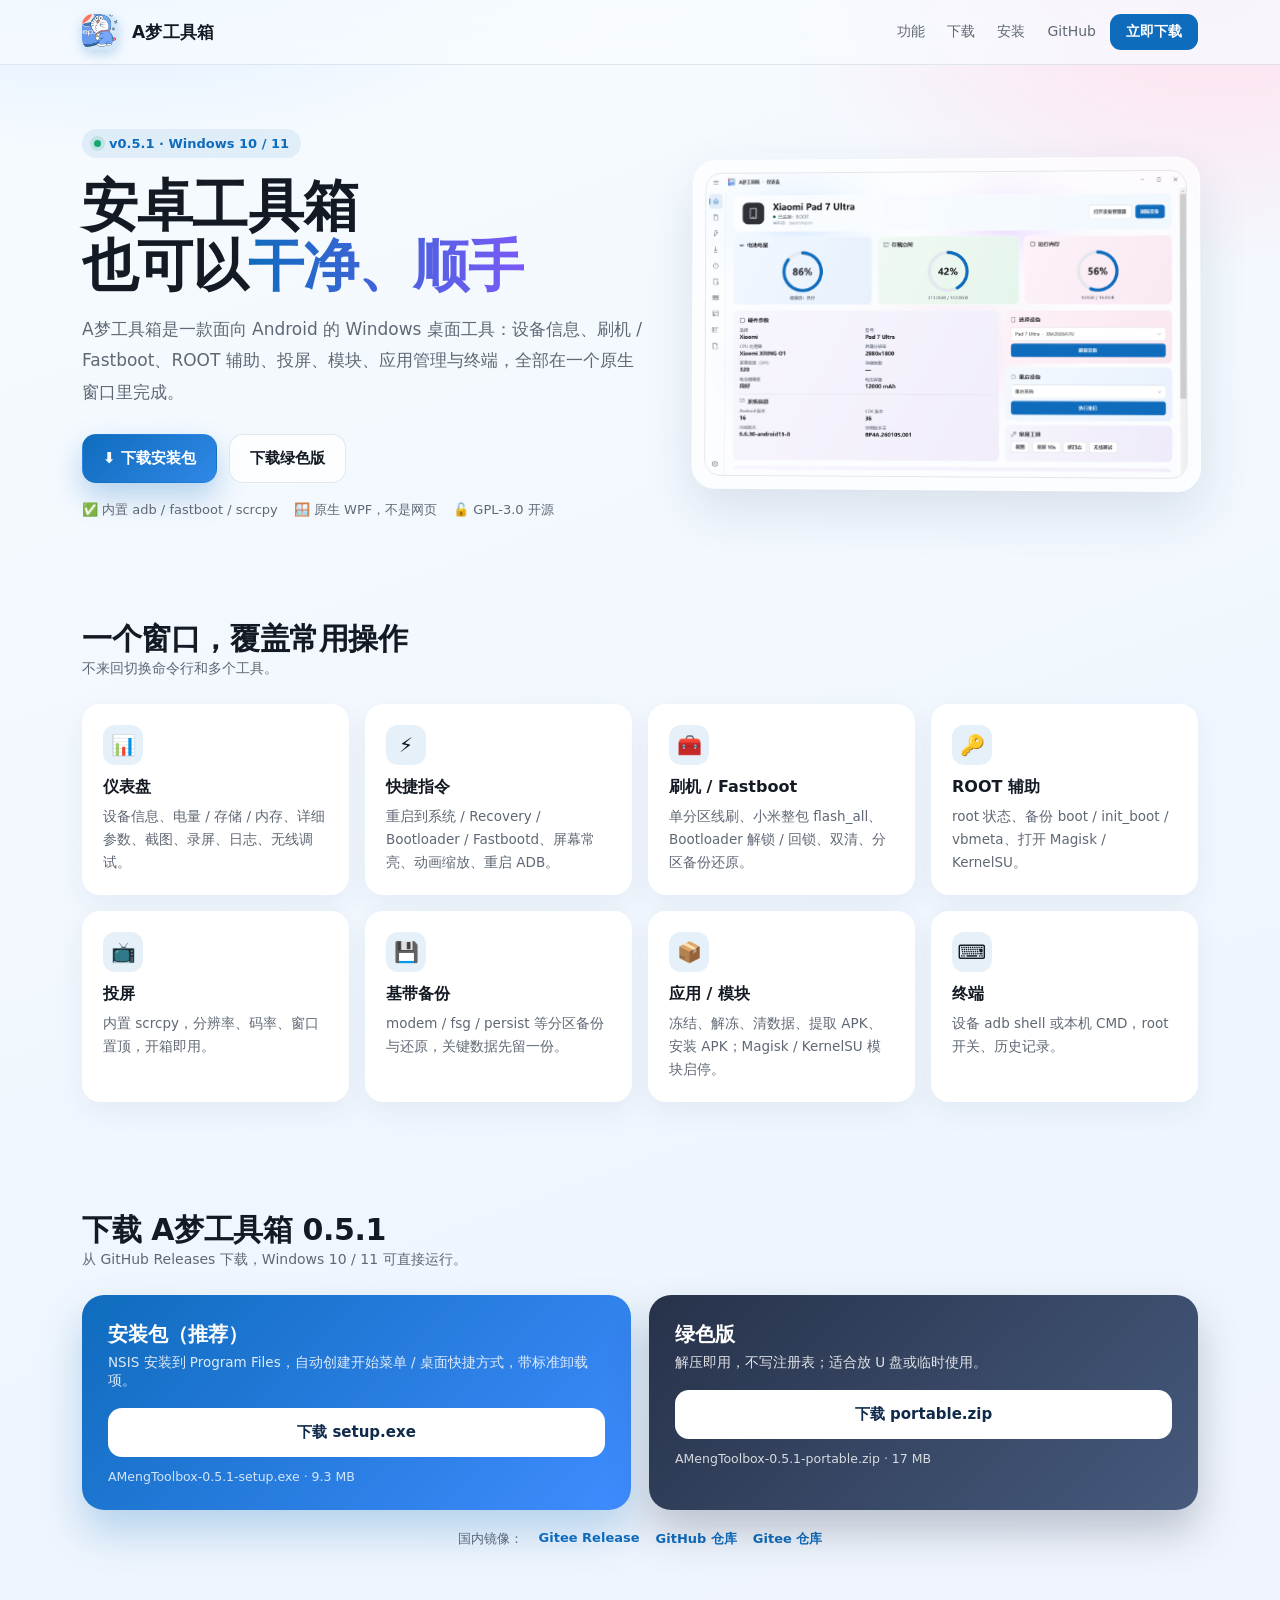
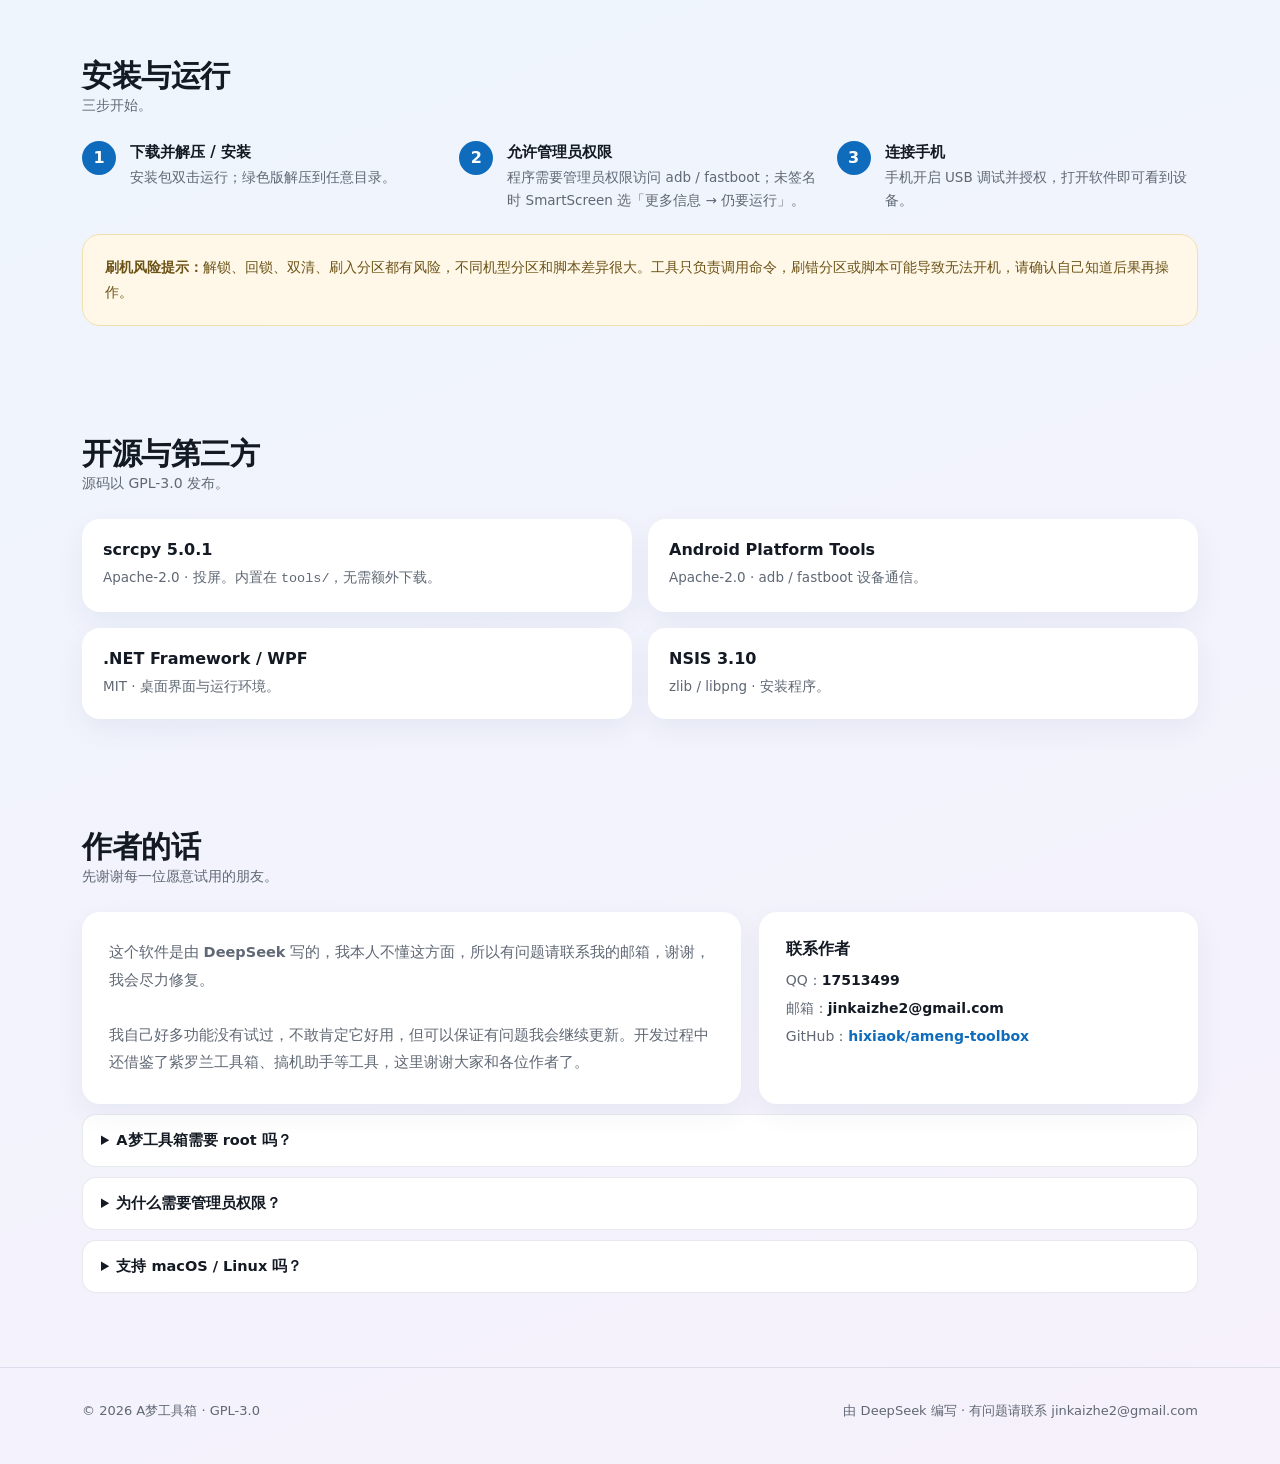
==== docs/index.html @ 07b475ae "docs: 官网落地页" ====
<!DOCTYPE html>
<html lang="zh-CN">
<head>
<meta charset="utf-8">
<meta name="viewport" content="width=device-width, initial-scale=1">
<title>A梦工具箱 · Android 桌面工具箱</title>
<meta name="description" content="A梦工具箱：面向 Android 的 Windows 桌面工具箱，内置 adb / fastboot / scrcpy，支持刷机、Fastboot、ROOT、投屏、应用管理与终端。">
<style>
:root{
  --blue:#0f6cbd; --blue2:#3f8cff; --ink:#141a24; --muted:#5f6874;
  --bg:#eef5fd; --card:#ffffff; --line:rgba(15,40,80,.10);
  --shadow:0 20px 50px rgba(22,55,100,.12);
  --radius:20px;
}
*{box-sizing:border-box}
html{scroll-behavior:smooth}
body{
  margin:0; color:var(--ink); font-family:"Segoe UI","Microsoft YaHei UI","PingFang SC",system-ui,sans-serif;
  background:
    radial-gradient(900px 520px at 8% -5%, #cfe6ff 0%, rgba(207,230,255,0) 60%),
    radial-gradient(800px 500px at 95% 0%, #ffe0ee 0%, rgba(255,224,238,0) 55%),
    linear-gradient(160deg,#f7fbff 0%, #eef5fd 45%, #f6f1fb 100%);
  min-height:100vh;
}
a{color:inherit;text-decoration:none}
.wrap{max-width:1160px;margin:0 auto;padding:0 22px}
/* nav */
nav{position:sticky;top:0;z-index:30;backdrop-filter:blur(14px);background:rgba(247,251,255,.72);border-bottom:1px solid var(--line)}
.nav-in{display:flex;align-items:center;gap:14px;height:64px}
.logo{width:36px;height:36px;border-radius:11px;object-fit:cover;box-shadow:0 4px 12px rgba(15,108,189,.25)}
.brand{font-weight:800;font-size:17px;letter-spacing:.2px}
.nav-links{margin-left:auto;display:flex;gap:22px;font-size:14px;color:var(--muted)}
.nav-links a:hover{color:var(--blue)}
.nav-cta{background:var(--blue);color:#fff;padding:9px 16px;border-radius:11px;font-size:14px;font-weight:700}
/* hero */
.hero{display:grid;grid-template-columns:1.05fr .95fr;gap:44px;align-items:center;padding:64px 0 46px}
.badge{display:inline-flex;align-items:center;gap:8px;background:rgba(15,108,189,.09);color:var(--blue);font-size:13px;font-weight:700;padding:7px 12px;border-radius:999px}
.dot{width:7px;height:7px;border-radius:50%;background:#17a673;box-shadow:0 0 0 4px rgba(23,166,115,.15)}
h1{font-size:clamp(34px,4.6vw,56px);line-height:1.08;margin:18px 0 14px;letter-spacing:-.8px}
h1 em{font-style:normal;background:linear-gradient(90deg,#0f6cbd,#7a5af8);-webkit-background-clip:text;background-clip:text;color:transparent}
.lead{font-size:17px;line-height:1.85;color:var(--muted);max-width:560px}
.cta{display:flex;flex-wrap:wrap;gap:12px;margin:26px 0 18px}
.btn{display:inline-flex;align-items:center;gap:9px;padding:14px 20px;border-radius:14px;font-weight:800;font-size:15px;border:1px solid transparent;transition:.2s}
.btn-primary{background:linear-gradient(135deg,#0f6cbd,#2f88e6);color:#fff;box-shadow:0 14px 30px rgba(15,108,189,.28)}
.btn-primary:hover{transform:translateY(-2px)}
.btn-ghost{background:rgba(255,255,255,.76);border-color:var(--line);color:var(--ink)}
.btn-ghost:hover{background:#fff}
.meta{display:flex;flex-wrap:wrap;gap:16px;color:var(--muted);font-size:13px}
.meta span{display:inline-flex;align-items:center;gap:6px}
/* screenshot */
.shot-card{background:rgba(255,255,255,.65);border:1px solid rgba(255,255,255,.9);border-radius:24px;padding:12px;box-shadow:var(--shadow);transform:perspective(1200px) rotateY(-3deg) rotateX(1deg)}
.shot-card img{width:100%;display:block;border-radius:16px;border:1px solid var(--line)}
/* sections */
section{padding:54px 0}
.sec-head{display:flex;align-items:end;justify-content:space-between;gap:20px;margin-bottom:26px}
.sec-head h2{font-size:30px;margin:0;letter-spacing:-.4px}
.sec-head p{margin:0;color:var(--muted);font-size:14px}
.grid{display:grid;grid-template-columns:repeat(4,1fr);gap:16px}
.card{background:var(--card);border:1px solid rgba(255,255,255,.9);border-radius:18px;padding:20px;box-shadow:0 10px 28px rgba(22,55,100,.06)}
.card .ico{width:40px;height:40px;border-radius:12px;display:grid;place-items:center;background:rgba(15,108,189,.10);font-size:20px;margin-bottom:12px}
.card h3{margin:0 0 7px;font-size:16px}
.card p{margin:0;color:var(--muted);font-size:13.5px;line-height:1.7}
/* download */
.dl-grid{display:grid;grid-template-columns:1fr 1fr;gap:18px}
.dl-card{border-radius:22px;padding:26px;color:#fff;background:linear-gradient(135deg,#0f6cbd,#3f8cff);box-shadow:0 22px 40px rgba(15,108,189,.25);position:relative;overflow:hidden}
.dl-card.alt{background:linear-gradient(135deg,#27324a,#465a7d);box-shadow:0 22px 40px rgba(36,48,72,.25)}
.dl-card h3{margin:0 0 6px;font-size:20px}
.dl-card p{margin:0 0 18px;font-size:13.5px;opacity:.85}
.dl-card .btn{background:#fff;color:#0f2a4a;box-shadow:none;width:100%;justify-content:center}
.dl-card .file{font-size:12.5px;opacity:.8;margin-top:12px;display:block}
.mirror{margin-top:20px;color:var(--muted);font-size:13px;display:flex;flex-wrap:wrap;gap:16px;justify-content:center}
.mirror a{color:var(--blue);font-weight:700}
/* steps */
.steps{display:grid;grid-template-columns:repeat(3,1fr);gap:16px}
.step{display:flex;gap:14px;align-items:flex-start}
.num{flex:0 0 34px;height:34px;border-radius:50%;background:var(--blue);color:#fff;display:grid;place-items:center;font-weight:800}
.step h4{margin:2px 0 4px;font-size:15px}
.step p{margin:0;color:var(--muted);font-size:13.5px;line-height:1.7}
/* notice */
.notice{border-radius:18px;padding:20px 22px;background:#fff8e8;border:1px solid #f2dfae;color:#6b5216;font-size:14px;line-height:1.8}
/* author */
.author{display:grid;grid-template-columns:1.2fr .8fr;gap:18px}
.author .card{padding:26px}
.contact{display:flex;flex-direction:column;gap:10px;margin-top:12px;font-size:14px;color:var(--muted)}
.contact b{color:var(--ink)}
details{background:#fff;border:1px solid var(--line);border-radius:14px;padding:16px 18px;margin-top:10px}
summary{cursor:pointer;font-weight:700;font-size:14.5px}
details p{color:var(--muted);font-size:13.5px;line-height:1.8;margin:10px 0 0}
footer{padding:34px 0 46px;color:var(--muted);font-size:13px;border-top:1px solid var(--line);margin-top:20px}
.foot-in{display:flex;flex-wrap:wrap;gap:14px;justify-content:space-between}
@media(max-width:980px){
  .hero{grid-template-columns:1fr;padding-top:40px}
  .shot-card{transform:none}
  .grid{grid-template-columns:repeat(2,1fr)}
  .dl-grid,.author{grid-template-columns:1fr}
  .steps{grid-template-columns:1fr}
  .nav-links{display:none}
}
@media(max-width:560px){
  .grid{grid-template-columns:1fr}
  h1{font-size:34px}
  .cta .btn{width:100%;justify-content:center}
}
</style>
</head>
<body>
<nav>
  <div class="wrap nav-in">
    <img class="logo" src="[data-uri]" alt="A梦工具箱">
    <div class="brand">A梦工具箱</div>
    <div class="nav-links">
      <a href="#features">功能</a>
      <a href="#download">下载</a>
      <a href="#install">安装</a>
      <a href="https://github.com/hixiaok/ameng-toolbox" target="_blank" rel="noopener">GitHub</a>
    </div>
    <a class="nav-cta" href="#download">立即下载</a>
  </div>
</nav>

<main class="wrap">
  <section class="hero">
    <div>
      <span class="badge"><i class="dot"></i> v0.5.1 · Windows 10 / 11</span>
      <h1>安卓工具箱<br>也可以<em>干净、顺手</em></h1>
      <p class="lead">A梦工具箱是一款面向 Android 的 Windows 桌面工具：设备信息、刷机 / Fastboot、ROOT 辅助、投屏、模块、应用管理与终端，全部在一个原生窗口里完成。</p>
      <div class="cta">
        <a class="btn btn-primary" href="https://github.com/hixiaok/ameng-toolbox/releases/download/v0.5.1/AMengToolbox-0.5.1-setup.exe">⬇ 下载安装包</a>
        <a class="btn btn-ghost" href="https://github.com/hixiaok/ameng-toolbox/releases/download/v0.5.1/AMengToolbox-0.5.1-portable.zip">下载绿色版</a>
      </div>
      <div class="meta">
        <span>✅ 内置 adb / fastboot / scrcpy</span>
        <span>🪟 原生 WPF，不是网页</span>
        <span>🔓 GPL-3.0 开源</span>
      </div>
    </div>
    <div class="shot-card">
      <img src="[data-uri]" alt="A梦工具箱界面截图">
    </div>
  </section>

  <section id="features">
    <div class="sec-head">
      <div><h2>一个窗口，覆盖常用操作</h2><p>不来回切换命令行和多个工具。</p></div>
    </div>
    <div class="grid">
      <div class="card"><div class="ico">📊</div><h3>仪表盘</h3><p>设备信息、电量 / 存储 / 内存、详细参数、截图、录屏、日志、无线调试。</p></div>
      <div class="card"><div class="ico">⚡</div><h3>快捷指令</h3><p>重启到系统 / Recovery / Bootloader / Fastbootd、屏幕常亮、动画缩放、重启 ADB。</p></div>
      <div class="card"><div class="ico">🧰</div><h3>刷机 / Fastboot</h3><p>单分区线刷、小米整包 flash_all、Bootloader 解锁 / 回锁、双清、分区备份还原。</p></div>
      <div class="card"><div class="ico">🔑</div><h3>ROOT 辅助</h3><p>root 状态、备份 boot / init_boot / vbmeta、打开 Magisk / KernelSU。</p></div>
      <div class="card"><div class="ico">📺</div><h3>投屏</h3><p>内置 scrcpy，分辨率、码率、窗口置顶，开箱即用。</p></div>
      <div class="card"><div class="ico">💾</div><h3>基带备份</h3><p>modem / fsg / persist 等分区备份与还原，关键数据先留一份。</p></div>
      <div class="card"><div class="ico">📦</div><h3>应用 / 模块</h3><p>冻结、解冻、清数据、提取 APK、安装 APK；Magisk / KernelSU 模块启停。</p></div>
      <div class="card"><div class="ico">⌨️</div><h3>终端</h3><p>设备 adb shell 或本机 CMD，root 开关、历史记录。</p></div>
    </div>
  </section>

  <section id="download">
    <div class="sec-head">
      <div><h2>下载 A梦工具箱 0.5.1</h2><p>从 GitHub Releases 下载，Windows 10 / 11 可直接运行。</p></div>
    </div>
    <div class="dl-grid">
      <div class="dl-card">
        <h3>安装包（推荐）</h3>
        <p>NSIS 安装到 Program Files，自动创建开始菜单 / 桌面快捷方式，带标准卸载项。</p>
        <a class="btn" href="https://github.com/hixiaok/ameng-toolbox/releases/download/v0.5.1/AMengToolbox-0.5.1-setup.exe">下载 setup.exe</a>
        <span class="file">AMengToolbox-0.5.1-setup.exe · 9.3 MB</span>
      </div>
      <div class="dl-card alt">
        <h3>绿色版</h3>
        <p>解压即用，不写注册表；适合放 U 盘或临时使用。</p>
        <a class="btn" href="https://github.com/hixiaok/ameng-toolbox/releases/download/v0.5.1/AMengToolbox-0.5.1-portable.zip">下载 portable.zip</a>
        <span class="file">AMengToolbox-0.5.1-portable.zip · 17 MB</span>
      </div>
    </div>
    <div class="mirror">
      <span>国内镜像：</span>
      <a href="https://gitee.com/hixiaok/ameng-toolbox/releases/tag/v0.5.1" target="_blank" rel="noopener">Gitee Release</a>
      <a href="https://github.com/hixiaok/ameng-toolbox" target="_blank" rel="noopener">GitHub 仓库</a>
      <a href="https://gitee.com/hixiaok/ameng-toolbox" target="_blank" rel="noopener">Gitee 仓库</a>
    </div>
  </section>

  <section id="install">
    <div class="sec-head"><div><h2>安装与运行</h2><p>三步开始。</p></div></div>
    <div class="steps">
      <div class="step"><div class="num">1</div><div><h4>下载并解压 / 安装</h4><p>安装包双击运行；绿色版解压到任意目录。</p></div></div>
      <div class="step"><div class="num">2</div><div><h4>允许管理员权限</h4><p>程序需要管理员权限访问 adb / fastboot；未签名时 SmartScreen 选「更多信息 → 仍要运行」。</p></div></div>
      <div class="step"><div class="num">3</div><div><h4>连接手机</h4><p>手机开启 USB 调试并授权，打开软件即可看到设备。</p></div></div>
    </div>
    <div class="notice" style="margin-top:22px">
      <b>刷机风险提示：</b>解锁、回锁、双清、刷入分区都有风险，不同机型分区和脚本差异很大。工具只负责调用命令，刷错分区或脚本可能导致无法开机，请确认自己知道后果再操作。
    </div>
  </section>

  <section>
    <div class="sec-head"><div><h2>开源与第三方</h2><p>源码以 GPL-3.0 发布。</p></div></div>
    <div class="grid" style="grid-template-columns:repeat(2,1fr)">
      <div class="card"><h3>scrcpy 5.0.1</h3><p>Apache-2.0 · 投屏。内置在 <code>tools/</code>，无需额外下载。</p></div>
      <div class="card"><h3>Android Platform Tools</h3><p>Apache-2.0 · adb / fastboot 设备通信。</p></div>
      <div class="card"><h3>.NET Framework / WPF</h3><p>MIT · 桌面界面与运行环境。</p></div>
      <div class="card"><h3>NSIS 3.10</h3><p>zlib / libpng · 安装程序。</p></div>
    </div>
  </section>

  <section>
    <div class="sec-head"><div><h2>作者的话</h2><p>先谢谢每一位愿意试用的朋友。</p></div></div>
    <div class="author">
      <div class="card">
        <p style="margin:0;line-height:1.9;color:var(--muted);font-size:14.5px">
          这个软件是由 <b>DeepSeek</b> 写的，我本人不懂这方面，所以有问题请联系我的邮箱，谢谢，我会尽力修复。<br><br>
          我自己好多功能没有试过，不敢肯定它好用，但可以保证有问题我会继续更新。开发过程中还借鉴了紫罗兰工具箱、搞机助手等工具，这里谢谢大家和各位作者了。
        </p>
      </div>
      <div class="card">
        <h3 style="margin-top:0">联系作者</h3>
        <div class="contact">
          <div>QQ：<b>17513499</b></div>
          <div>邮箱：<b>jinkaizhe2@gmail.com</b></div>
          <div>GitHub：<a href="https://github.com/hixiaok/ameng-toolbox" target="_blank" rel="noopener" style="color:var(--blue);font-weight:700">hixiaok/ameng-toolbox</a></div>
        </div>
      </div>
    </div>
    <details><summary>A梦工具箱需要 root 吗？</summary><p>不需要 root 也能使用设备信息、投屏、应用管理、文件传输等大部分功能；分区备份、修改系统分区等需要 root。</p></details>
    <details><summary>为什么需要管理员权限？</summary><p>adb / fastboot 访问 USB 设备、安装驱动、写 Program Files 需要管理员权限。</p></details>
    <details><summary>支持 macOS / Linux 吗？</summary><p>目前只有 Windows 桌面版，基于 WPF 与 .NET Framework 4.8。</p></details>
  </section>
</main>

<footer>
  <div class="wrap foot-in">
    <div>© <span id="year"></span> A梦工具箱 · GPL-3.0</div>
    <div>由 DeepSeek 编写 · 有问题请联系 jinkaizhe2@gmail.com</div>
  </div>
</footer>
<script>
document.getElementById('year').textContent = new Date().getFullYear();
</script>
</body>
</html>
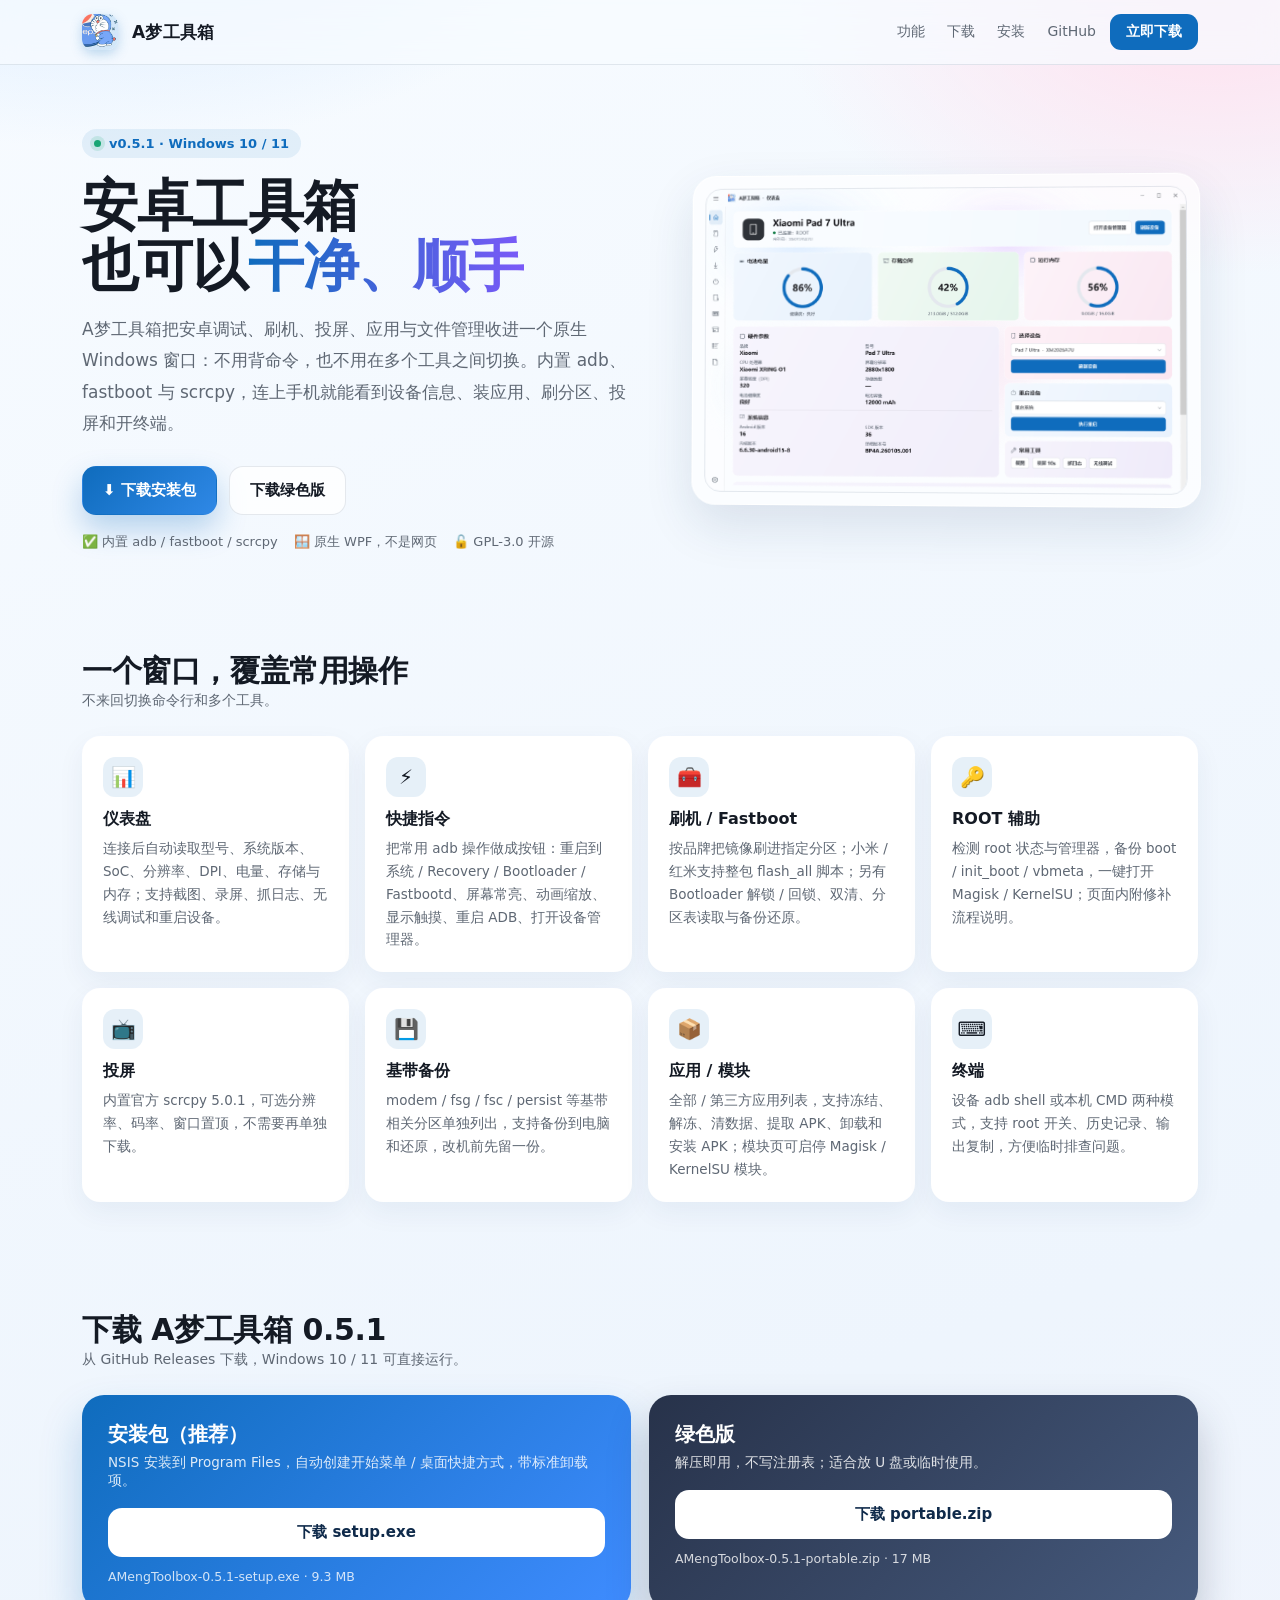
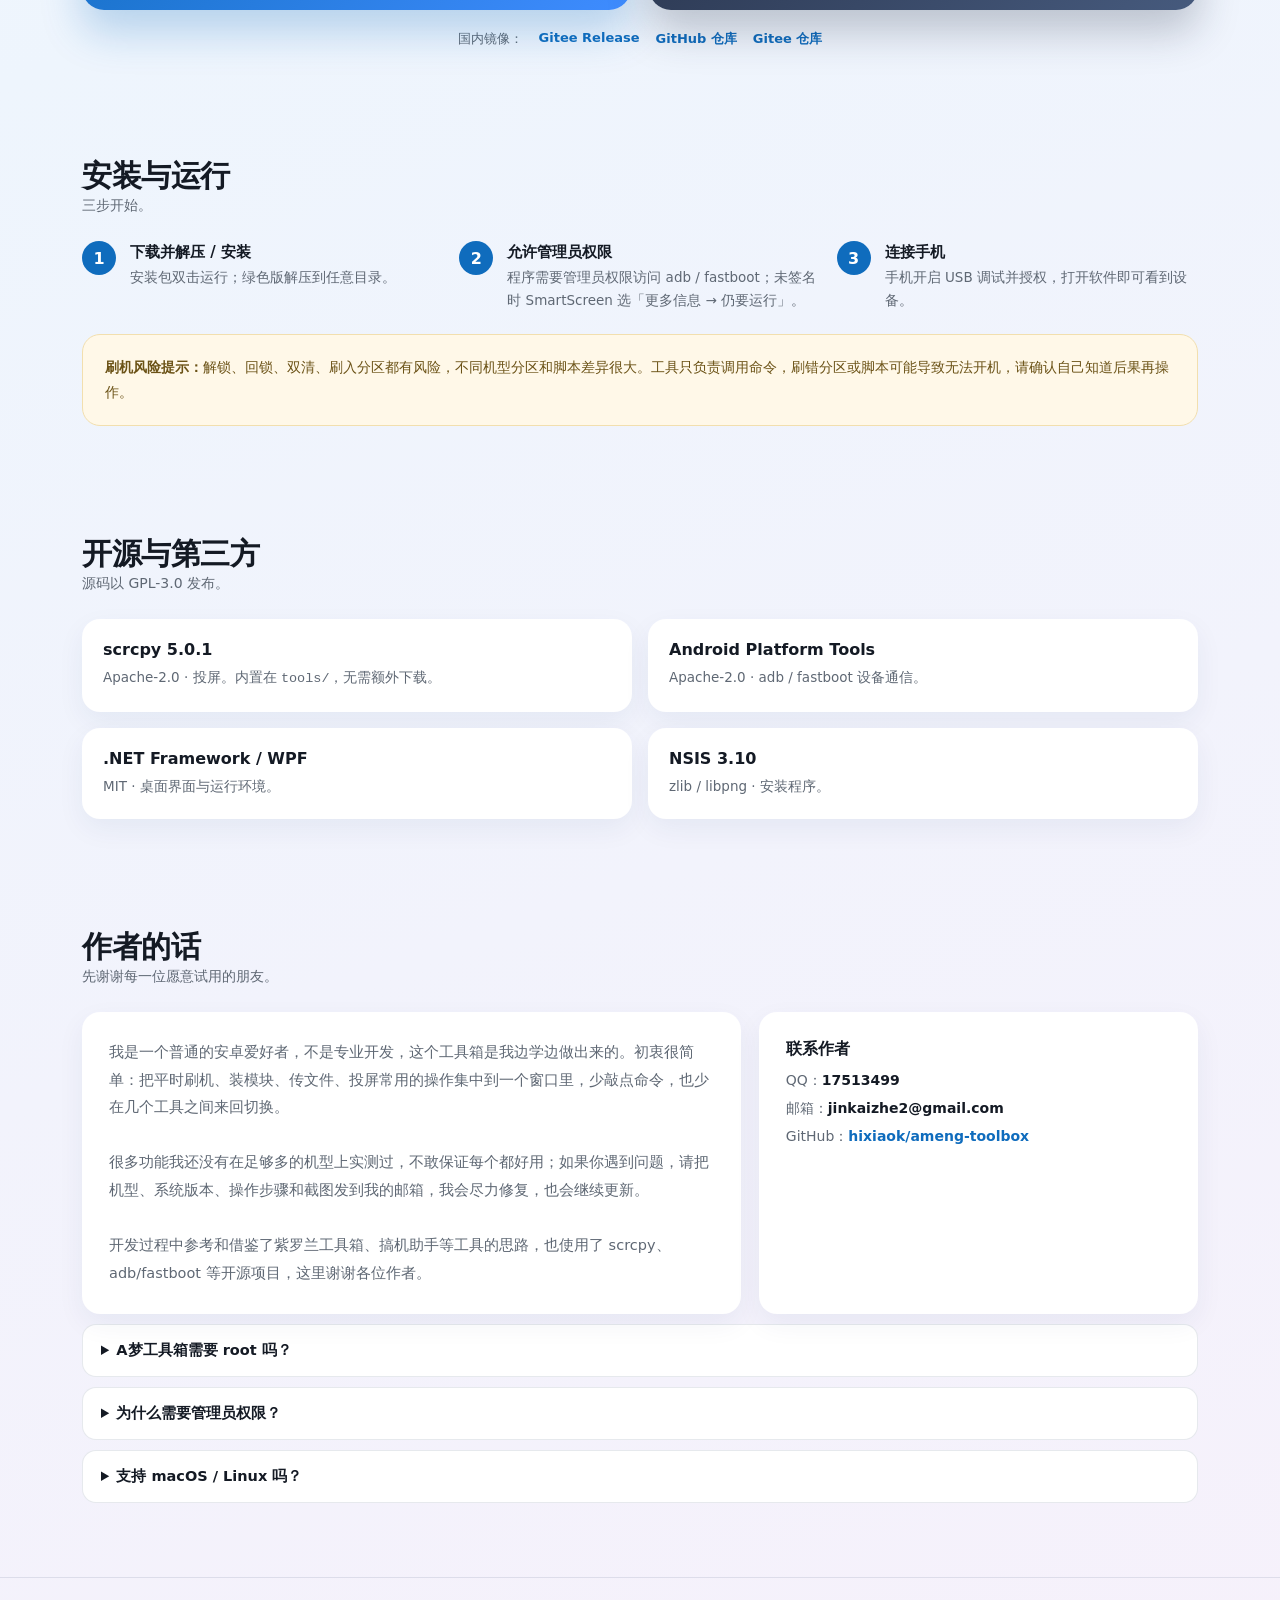
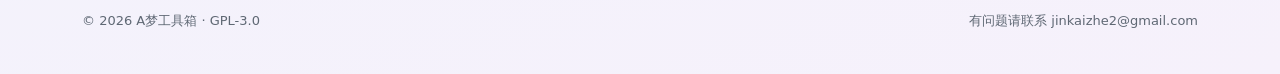
==== commit 882df55d: "docs: 去掉 AI 署名并补充作者说明" ====
--- a/docs/index.html
+++ b/docs/index.html
@@ -123,7 +123,7 @@
     <div>
       <span class="badge"><i class="dot"></i> v0.5.1 · Windows 10 / 11</span>
       <h1>安卓工具箱<br>也可以<em>干净、顺手</em></h1>
-      <p class="lead">A梦工具箱是一款面向 Android 的 Windows 桌面工具：设备信息、刷机 / Fastboot、ROOT 辅助、投屏、模块、应用管理与终端，全部在一个原生窗口里完成。</p>
+      <p class="lead">A梦工具箱把安卓调试、刷机、投屏、应用与文件管理收进一个原生 Windows 窗口：不用背命令，也不用在多个工具之间切换。内置 adb、fastboot 与 scrcpy，连上手机就能看到设备信息、装应用、刷分区、投屏和开终端。</p>
       <div class="cta">
         <a class="btn btn-primary" href="https://github.com/hixiaok/ameng-toolbox/releases/download/v0.5.1/AMengToolbox-0.5.1-setup.exe">⬇ 下载安装包</a>
         <a class="btn btn-ghost" href="https://github.com/hixiaok/ameng-toolbox/releases/download/v0.5.1/AMengToolbox-0.5.1-portable.zip">下载绿色版</a>
@@ -144,14 +144,14 @@
       <div><h2>一个窗口，覆盖常用操作</h2><p>不来回切换命令行和多个工具。</p></div>
     </div>
     <div class="grid">
-      <div class="card"><div class="ico">📊</div><h3>仪表盘</h3><p>设备信息、电量 / 存储 / 内存、详细参数、截图、录屏、日志、无线调试。</p></div>
-      <div class="card"><div class="ico">⚡</div><h3>快捷指令</h3><p>重启到系统 / Recovery / Bootloader / Fastbootd、屏幕常亮、动画缩放、重启 ADB。</p></div>
-      <div class="card"><div class="ico">🧰</div><h3>刷机 / Fastboot</h3><p>单分区线刷、小米整包 flash_all、Bootloader 解锁 / 回锁、双清、分区备份还原。</p></div>
-      <div class="card"><div class="ico">🔑</div><h3>ROOT 辅助</h3><p>root 状态、备份 boot / init_boot / vbmeta、打开 Magisk / KernelSU。</p></div>
-      <div class="card"><div class="ico">📺</div><h3>投屏</h3><p>内置 scrcpy，分辨率、码率、窗口置顶，开箱即用。</p></div>
-      <div class="card"><div class="ico">💾</div><h3>基带备份</h3><p>modem / fsg / persist 等分区备份与还原，关键数据先留一份。</p></div>
-      <div class="card"><div class="ico">📦</div><h3>应用 / 模块</h3><p>冻结、解冻、清数据、提取 APK、安装 APK；Magisk / KernelSU 模块启停。</p></div>
-      <div class="card"><div class="ico">⌨️</div><h3>终端</h3><p>设备 adb shell 或本机 CMD，root 开关、历史记录。</p></div>
+      <div class="card"><div class="ico">📊</div><h3>仪表盘</h3><p>连接后自动读取型号、系统版本、SoC、分辨率、DPI、电量、存储与内存；支持截图、录屏、抓日志、无线调试和重启设备。</p></div>
+      <div class="card"><div class="ico">⚡</div><h3>快捷指令</h3><p>把常用 adb 操作做成按钮：重启到系统 / Recovery / Bootloader / Fastbootd、屏幕常亮、动画缩放、显示触摸、重启 ADB、打开设备管理器。</p></div>
+      <div class="card"><div class="ico">🧰</div><h3>刷机 / Fastboot</h3><p>按品牌把镜像刷进指定分区；小米 / 红米支持整包 flash_all 脚本；另有 Bootloader 解锁 / 回锁、双清、分区表读取与备份还原。</p></div>
+      <div class="card"><div class="ico">🔑</div><h3>ROOT 辅助</h3><p>检测 root 状态与管理器，备份 boot / init_boot / vbmeta，一键打开 Magisk / KernelSU；页面内附修补流程说明。</p></div>
+      <div class="card"><div class="ico">📺</div><h3>投屏</h3><p>内置官方 scrcpy 5.0.1，可选分辨率、码率、窗口置顶，不需要再单独下载。</p></div>
+      <div class="card"><div class="ico">💾</div><h3>基带备份</h3><p>modem / fsg / fsc / persist 等基带相关分区单独列出，支持备份到电脑和还原，改机前先留一份。</p></div>
+      <div class="card"><div class="ico">📦</div><h3>应用 / 模块</h3><p>全部 / 第三方应用列表，支持冻结、解冻、清数据、提取 APK、卸载和安装 APK；模块页可启停 Magisk / KernelSU 模块。</p></div>
+      <div class="card"><div class="ico">⌨️</div><h3>终端</h3><p>设备 adb shell 或本机 CMD 两种模式，支持 root 开关、历史记录、输出复制，方便临时排查问题。</p></div>
     </div>
   </section>
 
@@ -208,9 +208,7 @@
     <div class="author">
       <div class="card">
         <p style="margin:0;line-height:1.9;color:var(--muted);font-size:14.5px">
-          这个软件是由 <b>DeepSeek</b> 写的，我本人不懂这方面，所以有问题请联系我的邮箱，谢谢，我会尽力修复。<br><br>
-          我自己好多功能没有试过，不敢肯定它好用，但可以保证有问题我会继续更新。开发过程中还借鉴了紫罗兰工具箱、搞机助手等工具，这里谢谢大家和各位作者了。
-        </p>
+          我是一个普通的安卓爱好者，不是专业开发，这个工具箱是我边学边做出来的。初衷很简单：把平时刷机、装模块、传文件、投屏常用的操作集中到一个窗口里，少敲点命令，也少在几个工具之间来回切换。<br><br>很多功能我还没有在足够多的机型上实测过，不敢保证每个都好用；如果你遇到问题，请把机型、系统版本、操作步骤和截图发到我的邮箱，我会尽力修复，也会继续更新。<br><br>开发过程中参考和借鉴了紫罗兰工具箱、搞机助手等工具的思路，也使用了 scrcpy、adb/fastboot 等开源项目，这里谢谢各位作者。</p>
       </div>
       <div class="card">
         <h3 style="margin-top:0">联系作者</h3>
@@ -230,7 +228,7 @@
 <footer>
   <div class="wrap foot-in">
     <div>© <span id="year"></span> A梦工具箱 · GPL-3.0</div>
-    <div>由 DeepSeek 编写 · 有问题请联系 jinkaizhe2@gmail.com</div>
+    <div>有问题请联系 jinkaizhe2@gmail.com</div>
   </div>
 </footer>
 <script>
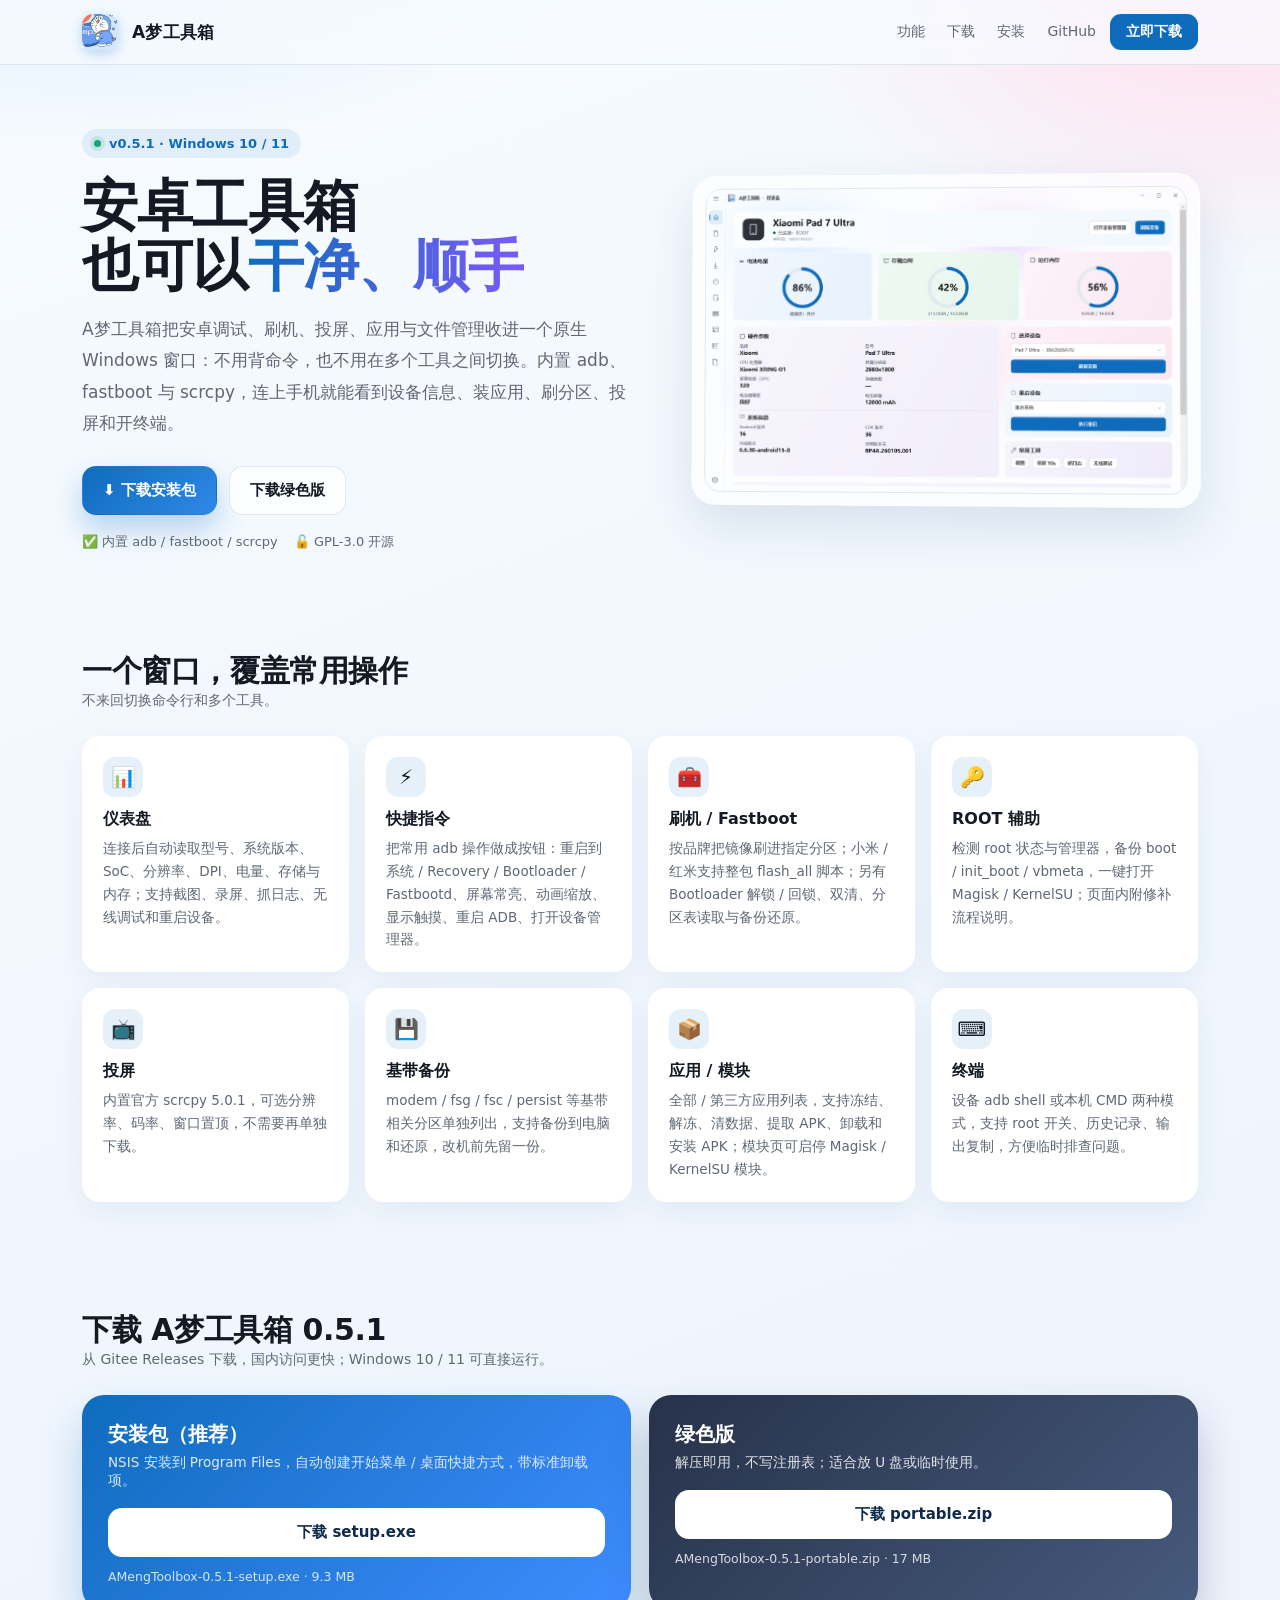
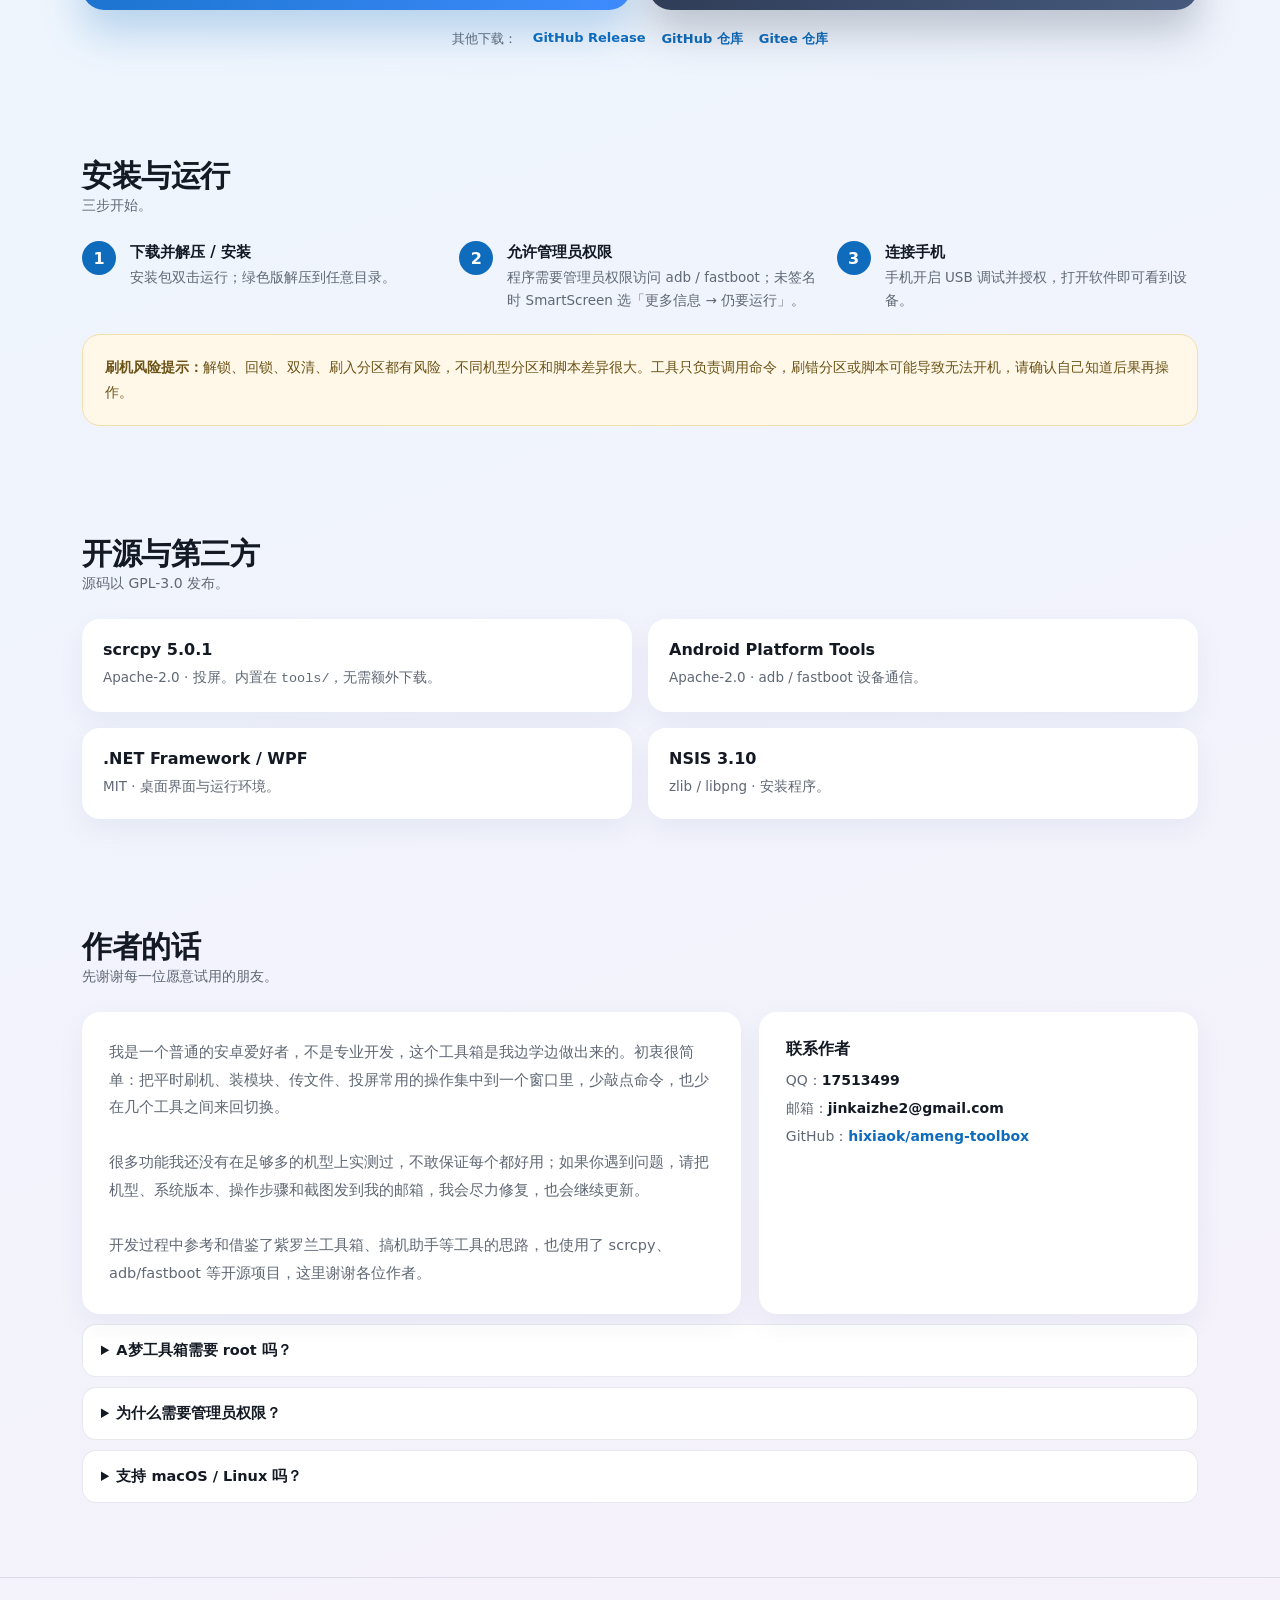
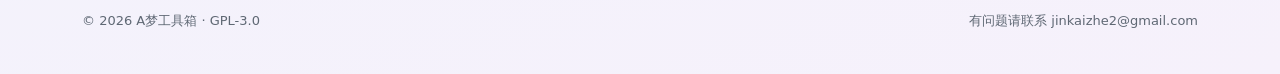
==== commit 2ead50f9: "docs: 官网改用 Gitee 下载并去掉 WPF 强调" ====
--- a/docs/index.html
+++ b/docs/index.html
@@ -1,238 +1,237 @@
-<!DOCTYPE html>
-<html lang="zh-CN">
-<head>
-<meta charset="utf-8">
-<meta name="viewport" content="width=device-width, initial-scale=1">
-<title>A梦工具箱 · Android 桌面工具箱</title>
-<meta name="description" content="A梦工具箱：面向 Android 的 Windows 桌面工具箱，内置 adb / fastboot / scrcpy，支持刷机、Fastboot、ROOT、投屏、应用管理与终端。">
-<style>
-:root{
-  --blue:#0f6cbd; --blue2:#3f8cff; --ink:#141a24; --muted:#5f6874;
-  --bg:#eef5fd; --card:#ffffff; --line:rgba(15,40,80,.10);
-  --shadow:0 20px 50px rgba(22,55,100,.12);
-  --radius:20px;
-}
-*{box-sizing:border-box}
-html{scroll-behavior:smooth}
-body{
-  margin:0; color:var(--ink); font-family:"Segoe UI","Microsoft YaHei UI","PingFang SC",system-ui,sans-serif;
-  background:
-    radial-gradient(900px 520px at 8% -5%, #cfe6ff 0%, rgba(207,230,255,0) 60%),
-    radial-gradient(800px 500px at 95% 0%, #ffe0ee 0%, rgba(255,224,238,0) 55%),
-    linear-gradient(160deg,#f7fbff 0%, #eef5fd 45%, #f6f1fb 100%);
-  min-height:100vh;
-}
-a{color:inherit;text-decoration:none}
-.wrap{max-width:1160px;margin:0 auto;padding:0 22px}
-/* nav */
-nav{position:sticky;top:0;z-index:30;backdrop-filter:blur(14px);background:rgba(247,251,255,.72);border-bottom:1px solid var(--line)}
-.nav-in{display:flex;align-items:center;gap:14px;height:64px}
-.logo{width:36px;height:36px;border-radius:11px;object-fit:cover;box-shadow:0 4px 12px rgba(15,108,189,.25)}
-.brand{font-weight:800;font-size:17px;letter-spacing:.2px}
-.nav-links{margin-left:auto;display:flex;gap:22px;font-size:14px;color:var(--muted)}
-.nav-links a:hover{color:var(--blue)}
-.nav-cta{background:var(--blue);color:#fff;padding:9px 16px;border-radius:11px;font-size:14px;font-weight:700}
-/* hero */
-.hero{display:grid;grid-template-columns:1.05fr .95fr;gap:44px;align-items:center;padding:64px 0 46px}
-.badge{display:inline-flex;align-items:center;gap:8px;background:rgba(15,108,189,.09);color:var(--blue);font-size:13px;font-weight:700;padding:7px 12px;border-radius:999px}
-.dot{width:7px;height:7px;border-radius:50%;background:#17a673;box-shadow:0 0 0 4px rgba(23,166,115,.15)}
-h1{font-size:clamp(34px,4.6vw,56px);line-height:1.08;margin:18px 0 14px;letter-spacing:-.8px}
-h1 em{font-style:normal;background:linear-gradient(90deg,#0f6cbd,#7a5af8);-webkit-background-clip:text;background-clip:text;color:transparent}
-.lead{font-size:17px;line-height:1.85;color:var(--muted);max-width:560px}
-.cta{display:flex;flex-wrap:wrap;gap:12px;margin:26px 0 18px}
-.btn{display:inline-flex;align-items:center;gap:9px;padding:14px 20px;border-radius:14px;font-weight:800;font-size:15px;border:1px solid transparent;transition:.2s}
-.btn-primary{background:linear-gradient(135deg,#0f6cbd,#2f88e6);color:#fff;box-shadow:0 14px 30px rgba(15,108,189,.28)}
-.btn-primary:hover{transform:translateY(-2px)}
-.btn-ghost{background:rgba(255,255,255,.76);border-color:var(--line);color:var(--ink)}
-.btn-ghost:hover{background:#fff}
-.meta{display:flex;flex-wrap:wrap;gap:16px;color:var(--muted);font-size:13px}
-.meta span{display:inline-flex;align-items:center;gap:6px}
-/* screenshot */
-.shot-card{background:rgba(255,255,255,.65);border:1px solid rgba(255,255,255,.9);border-radius:24px;padding:12px;box-shadow:var(--shadow);transform:perspective(1200px) rotateY(-3deg) rotateX(1deg)}
-.shot-card img{width:100%;display:block;border-radius:16px;border:1px solid var(--line)}
-/* sections */
-section{padding:54px 0}
-.sec-head{display:flex;align-items:end;justify-content:space-between;gap:20px;margin-bottom:26px}
-.sec-head h2{font-size:30px;margin:0;letter-spacing:-.4px}
-.sec-head p{margin:0;color:var(--muted);font-size:14px}
-.grid{display:grid;grid-template-columns:repeat(4,1fr);gap:16px}
-.card{background:var(--card);border:1px solid rgba(255,255,255,.9);border-radius:18px;padding:20px;box-shadow:0 10px 28px rgba(22,55,100,.06)}
-.card .ico{width:40px;height:40px;border-radius:12px;display:grid;place-items:center;background:rgba(15,108,189,.10);font-size:20px;margin-bottom:12px}
-.card h3{margin:0 0 7px;font-size:16px}
-.card p{margin:0;color:var(--muted);font-size:13.5px;line-height:1.7}
-/* download */
-.dl-grid{display:grid;grid-template-columns:1fr 1fr;gap:18px}
-.dl-card{border-radius:22px;padding:26px;color:#fff;background:linear-gradient(135deg,#0f6cbd,#3f8cff);box-shadow:0 22px 40px rgba(15,108,189,.25);position:relative;overflow:hidden}
-.dl-card.alt{background:linear-gradient(135deg,#27324a,#465a7d);box-shadow:0 22px 40px rgba(36,48,72,.25)}
-.dl-card h3{margin:0 0 6px;font-size:20px}
-.dl-card p{margin:0 0 18px;font-size:13.5px;opacity:.85}
-.dl-card .btn{background:#fff;color:#0f2a4a;box-shadow:none;width:100%;justify-content:center}
-.dl-card .file{font-size:12.5px;opacity:.8;margin-top:12px;display:block}
-.mirror{margin-top:20px;color:var(--muted);font-size:13px;display:flex;flex-wrap:wrap;gap:16px;justify-content:center}
-.mirror a{color:var(--blue);font-weight:700}
-/* steps */
-.steps{display:grid;grid-template-columns:repeat(3,1fr);gap:16px}
-.step{display:flex;gap:14px;align-items:flex-start}
-.num{flex:0 0 34px;height:34px;border-radius:50%;background:var(--blue);color:#fff;display:grid;place-items:center;font-weight:800}
-.step h4{margin:2px 0 4px;font-size:15px}
-.step p{margin:0;color:var(--muted);font-size:13.5px;line-height:1.7}
-/* notice */
-.notice{border-radius:18px;padding:20px 22px;background:#fff8e8;border:1px solid #f2dfae;color:#6b5216;font-size:14px;line-height:1.8}
-/* author */
-.author{display:grid;grid-template-columns:1.2fr .8fr;gap:18px}
-.author .card{padding:26px}
-.contact{display:flex;flex-direction:column;gap:10px;margin-top:12px;font-size:14px;color:var(--muted)}
-.contact b{color:var(--ink)}
-details{background:#fff;border:1px solid var(--line);border-radius:14px;padding:16px 18px;margin-top:10px}
-summary{cursor:pointer;font-weight:700;font-size:14.5px}
-details p{color:var(--muted);font-size:13.5px;line-height:1.8;margin:10px 0 0}
-footer{padding:34px 0 46px;color:var(--muted);font-size:13px;border-top:1px solid var(--line);margin-top:20px}
-.foot-in{display:flex;flex-wrap:wrap;gap:14px;justify-content:space-between}
-@media(max-width:980px){
-  .hero{grid-template-columns:1fr;padding-top:40px}
-  .shot-card{transform:none}
-  .grid{grid-template-columns:repeat(2,1fr)}
-  .dl-grid,.author{grid-template-columns:1fr}
-  .steps{grid-template-columns:1fr}
-  .nav-links{display:none}
-}
-@media(max-width:560px){
-  .grid{grid-template-columns:1fr}
-  h1{font-size:34px}
-  .cta .btn{width:100%;justify-content:center}
-}
-</style>
-</head>
-<body>
-<nav>
-  <div class="wrap nav-in">
-    <img class="logo" src="[data-uri]" alt="A梦工具箱">
-    <div class="brand">A梦工具箱</div>
-    <div class="nav-links">
-      <a href="#features">功能</a>
-      <a href="#download">下载</a>
-      <a href="#install">安装</a>
-      <a href="https://github.com/hixiaok/ameng-toolbox" target="_blank" rel="noopener">GitHub</a>
-    </div>
-    <a class="nav-cta" href="#download">立即下载</a>
-  </div>
-</nav>
-
-<main class="wrap">
-  <section class="hero">
-    <div>
-      <span class="badge"><i class="dot"></i> v0.5.1 · Windows 10 / 11</span>
-      <h1>安卓工具箱<br>也可以<em>干净、顺手</em></h1>
-      <p class="lead">A梦工具箱把安卓调试、刷机、投屏、应用与文件管理收进一个原生 Windows 窗口：不用背命令，也不用在多个工具之间切换。内置 adb、fastboot 与 scrcpy，连上手机就能看到设备信息、装应用、刷分区、投屏和开终端。</p>
-      <div class="cta">
-        <a class="btn btn-primary" href="https://github.com/hixiaok/ameng-toolbox/releases/download/v0.5.1/AMengToolbox-0.5.1-setup.exe">⬇ 下载安装包</a>
-        <a class="btn btn-ghost" href="https://github.com/hixiaok/ameng-toolbox/releases/download/v0.5.1/AMengToolbox-0.5.1-portable.zip">下载绿色版</a>
-      </div>
-      <div class="meta">
-        <span>✅ 内置 adb / fastboot / scrcpy</span>
-        <span>🪟 原生 WPF，不是网页</span>
-        <span>🔓 GPL-3.0 开源</span>
-      </div>
-    </div>
-    <div class="shot-card">
-      <img src="[data-uri]